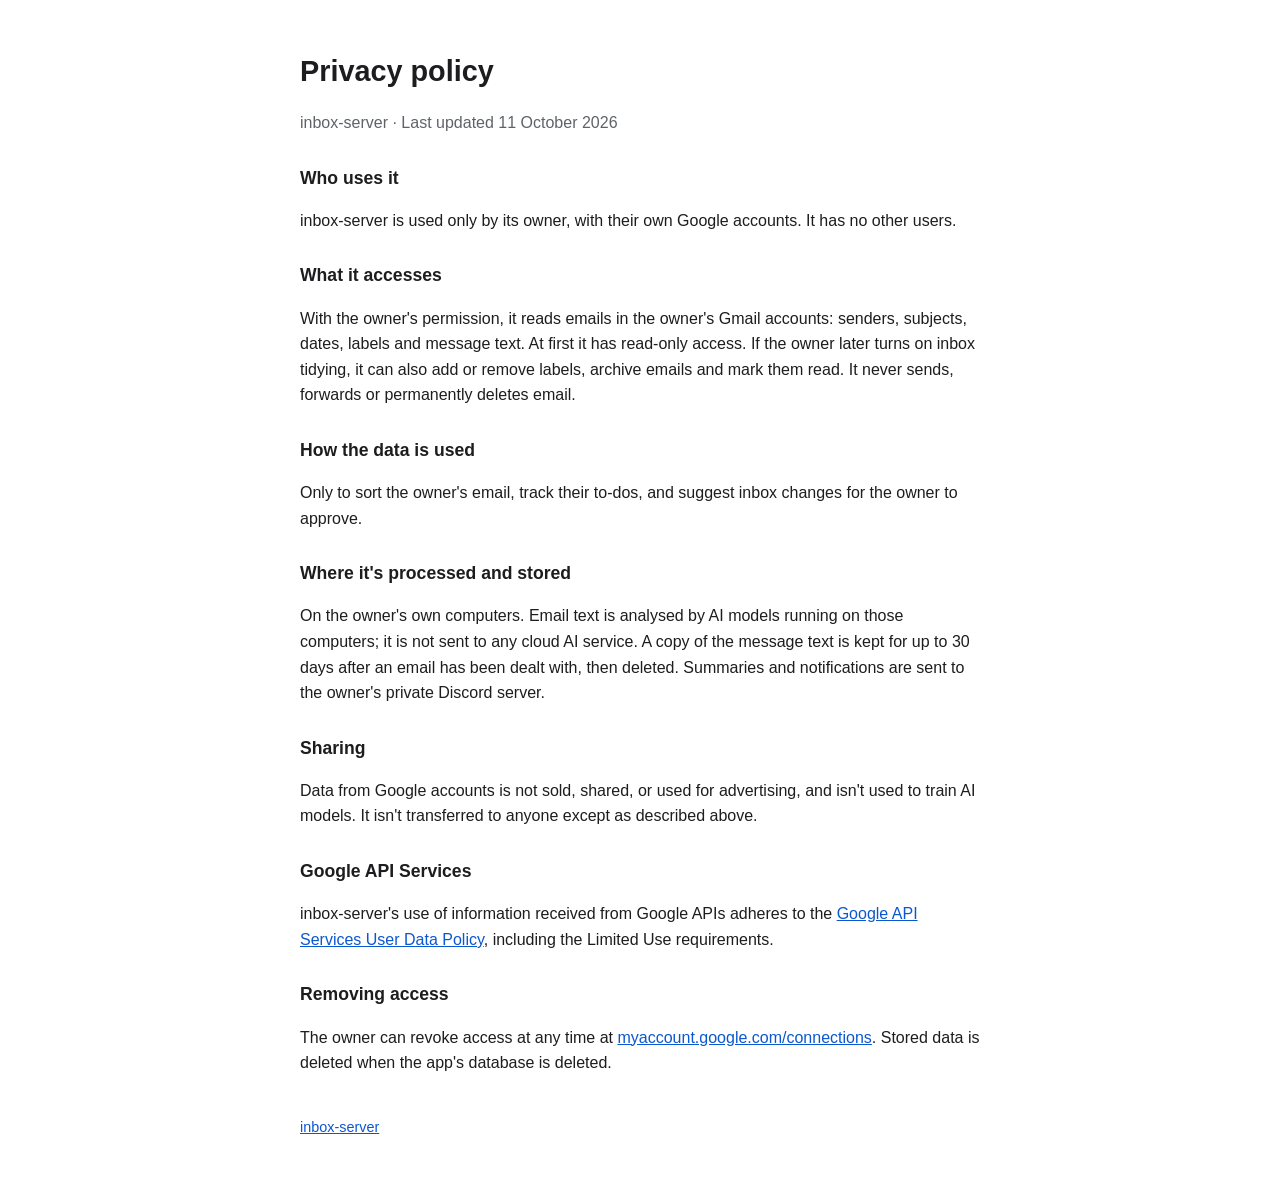
==== privacy.html @ 799acc12 "Add homepage and privacy policy for the Google consent screen Co-Authored-By: Claude Opus 5.5 <norep" ====
<!doctype html>
<html lang="en">
<head>
<meta charset="utf-8">
<meta name="viewport" content="width=device-width, initial-scale=1">
<title>inbox-server privacy policy</title>
<link rel="stylesheet" href="style.css">
</head>
<body>
<main>
<h1>Privacy policy</h1>
<p class="muted">inbox-server · Last updated 11 October 2026</p>

<h2>Who uses it</h2>
<p>inbox-server is used only by its owner, with their own Google accounts. It has no other users.</p>

<h2>What it accesses</h2>
<p>With the owner's permission, it reads emails in the owner's Gmail accounts: senders, subjects, dates, labels and message text. At first it has read-only access. If the owner later turns on inbox tidying, it can also add or remove labels, archive emails and mark them read. It never sends, forwards or permanently deletes email.</p>

<h2>How the data is used</h2>
<p>Only to sort the owner's email, track their to-dos, and suggest inbox changes for the owner to approve.</p>

<h2>Where it's processed and stored</h2>
<p>On the owner's own computers. Email text is analysed by AI models running on those computers; it is not sent to any cloud AI service. A copy of the message text is kept for up to 30 days after an email has been dealt with, then deleted. Summaries and notifications are sent to the owner's private Discord server.</p>

<h2>Sharing</h2>
<p>Data from Google accounts is not sold, shared, or used for advertising, and isn't used to train AI models. It isn't transferred to anyone except as described above.</p>

<h2>Google API Services</h2>
<p>inbox-server's use of information received from Google APIs adheres to the <a href="https://developers.google.com/terms/api-services-user-data-policy">Google API Services User Data Policy</a>, including the Limited Use requirements.</p>

<h2>Removing access</h2>
<p>The owner can revoke access at any time at <a href="https://myaccount.google.com/connections">myaccount.google.com/connections</a>. Stored data is deleted when the app's database is deleted.</p>

<footer><a href="./">inbox-server</a></footer>
</main>
</body>
</html>
---- style.css ----
:root { --bg: #ffffff; --fg: #1d1d1f; --muted: #5f6368; --link: #0b57d0; }
@media (prefers-color-scheme: dark) { :root { --bg: #141416; --fg: #ececec; --muted: #a0a4a8; --link: #8ab4f8; } }
body { background: var(--bg); color: var(--fg); font: 16px/1.6 -apple-system, BlinkMacSystemFont, "Segoe UI", Roboto, sans-serif; margin: 0; }
main { max-width: 680px; margin: 0 auto; padding: 48px 16px; }
h1 { font-size: 1.8rem; margin: 0 0 8px; }
h2 { font-size: 1.1rem; margin: 28px 0 4px; }
.muted { color: var(--muted); }
a { color: var(--link); }
footer { margin-top: 40px; color: var(--muted); font-size: 0.9rem; }
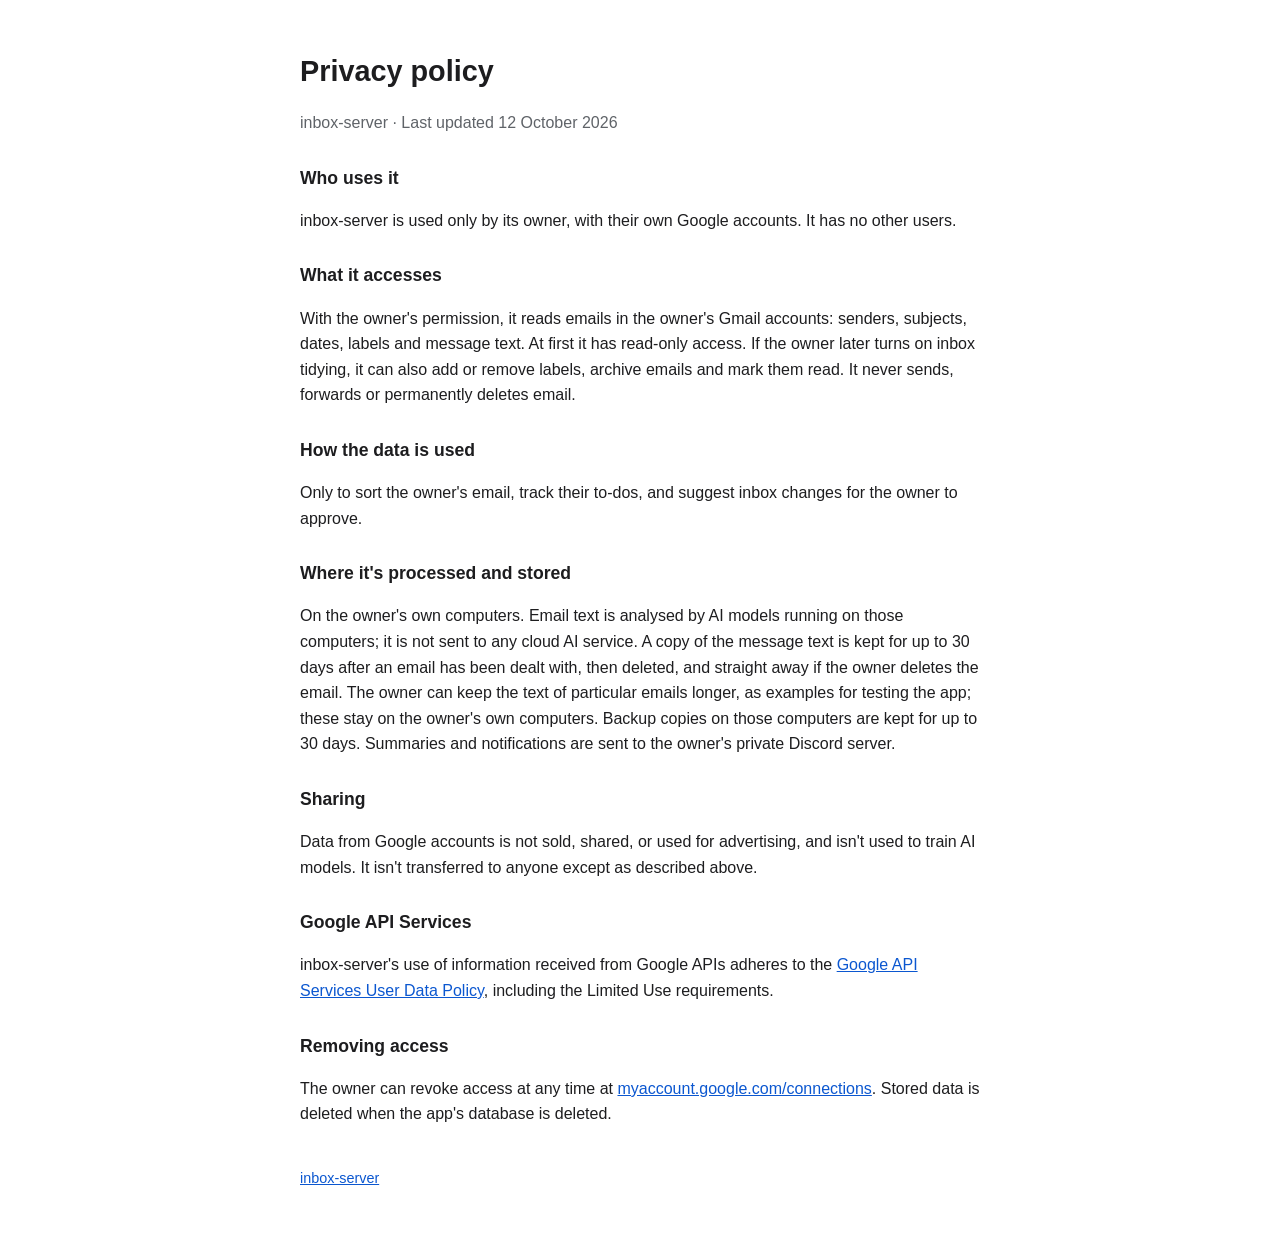
==== commit 540fb578: "Privacy: text deleted when the owner deletes an email; test examples; backups Co-Authored-By: Claude" ====
--- a/privacy.html
+++ b/privacy.html
@@ -9,7 +9,7 @@
 <body>
 <main>
 <h1>Privacy policy</h1>
-<p class="muted">inbox-server · Last updated 11 October 2026</p>
+<p class="muted">inbox-server · Last updated 12 October 2026</p>
 
 <h2>Who uses it</h2>
 <p>inbox-server is used only by its owner, with their own Google accounts. It has no other users.</p>
@@ -21,7 +21,7 @@
 <p>Only to sort the owner's email, track their to-dos, and suggest inbox changes for the owner to approve.</p>
 
 <h2>Where it's processed and stored</h2>
-<p>On the owner's own computers. Email text is analysed by AI models running on those computers; it is not sent to any cloud AI service. A copy of the message text is kept for up to 30 days after an email has been dealt with, then deleted. Summaries and notifications are sent to the owner's private Discord server.</p>
+<p>On the owner's own computers. Email text is analysed by AI models running on those computers; it is not sent to any cloud AI service. A copy of the message text is kept for up to 30 days after an email has been dealt with, then deleted, and straight away if the owner deletes the email. The owner can keep the text of particular emails longer, as examples for testing the app; these stay on the owner's own computers. Backup copies on those computers are kept for up to 30 days. Summaries and notifications are sent to the owner's private Discord server.</p>
 
 <h2>Sharing</h2>
 <p>Data from Google accounts is not sold, shared, or used for advertising, and isn't used to train AI models. It isn't transferred to anyone except as described above.</p>
